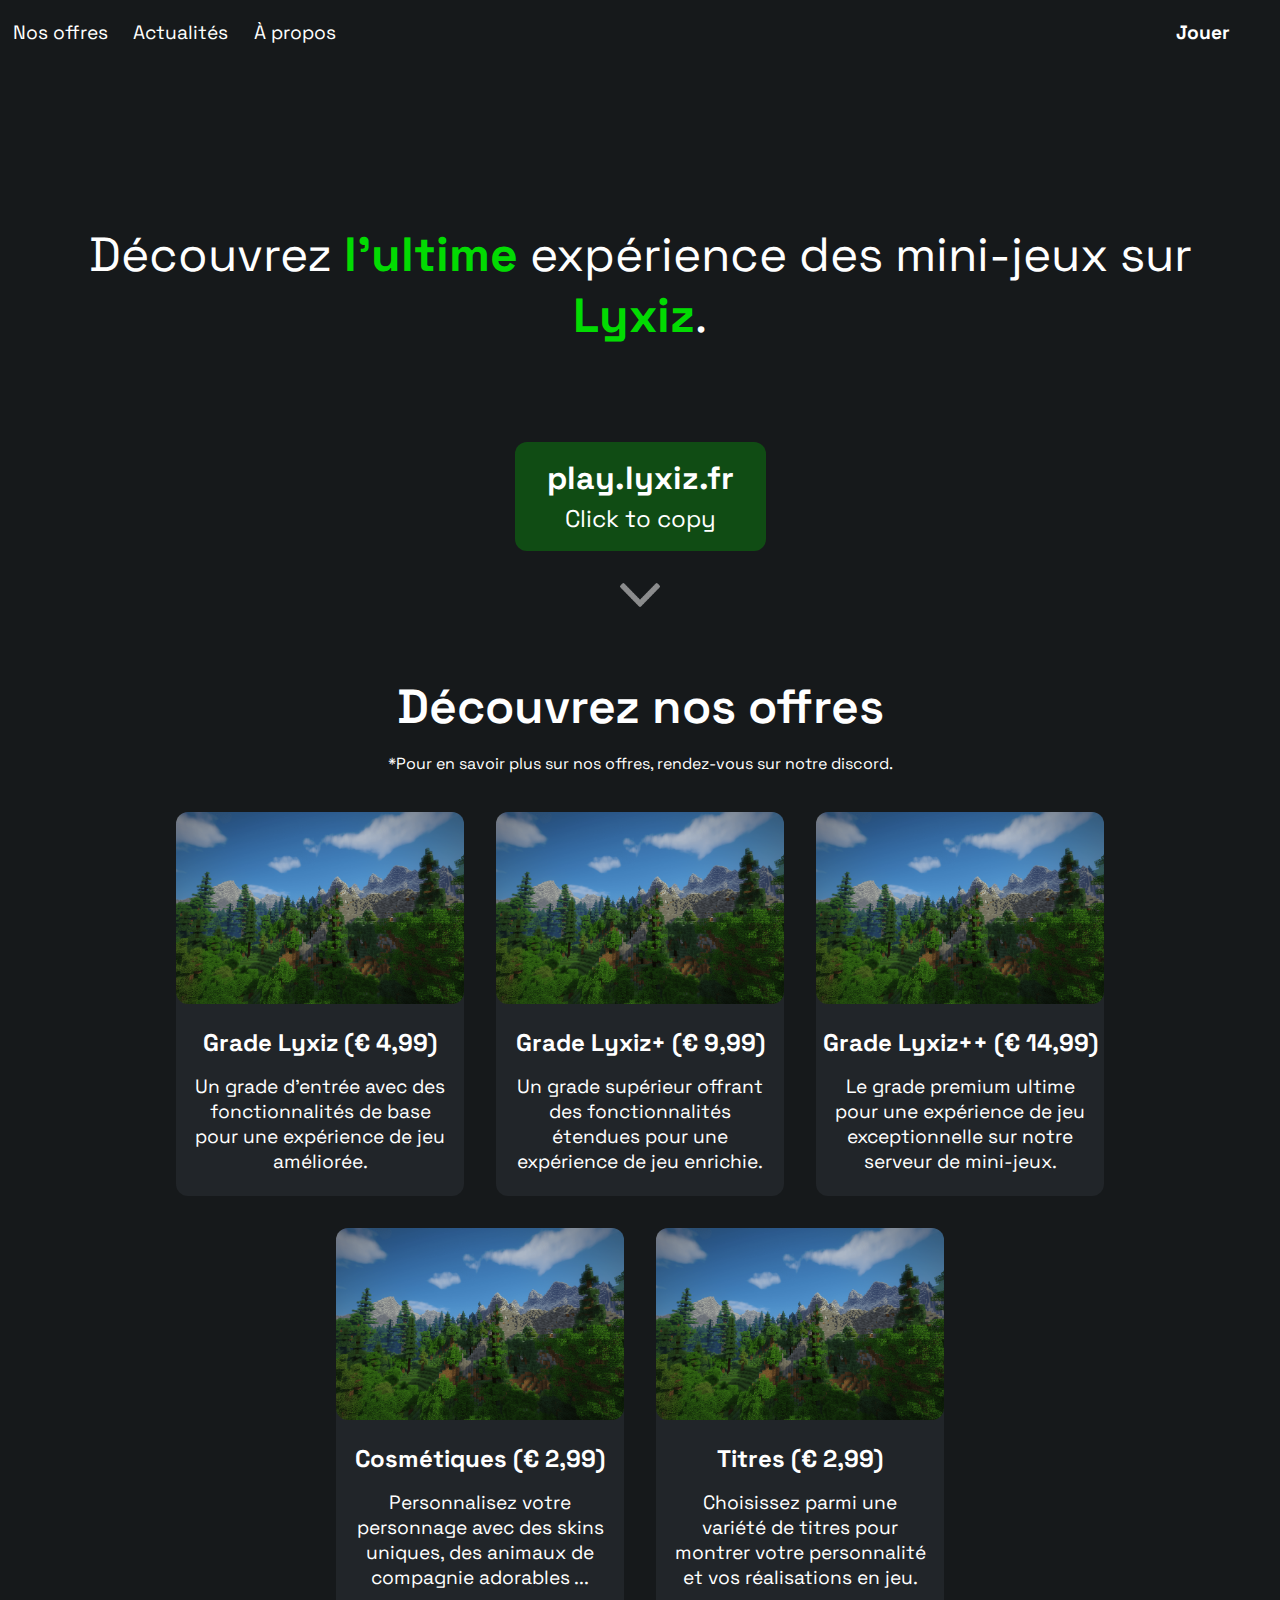
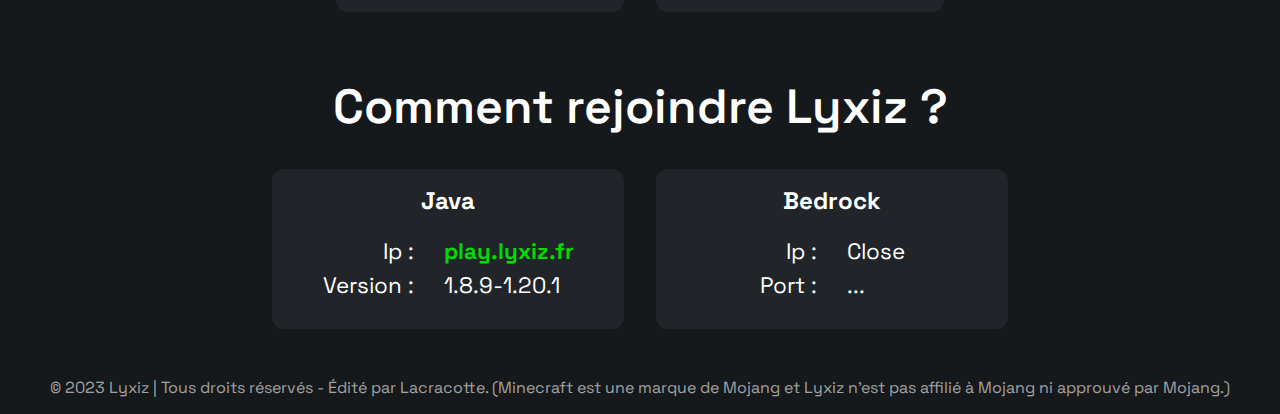
==== index.html @ 33ea8a4d "v1" ====
<!DOCTYPE html>
<html lang="fr">
<head>
    <meta charset="UTF-8">
    <meta http-equiv="X-UA-Compatible" content="IE=edge">
    <meta name="viewport" content="width=device-width, initial-scale=1.0">
    <title>Lyxiz - Serveur Minecraft</title>
    <script src="script.js"></script>
    <link rel="icon" href="media/logo-web.png">
    <link rel="stylesheet" href="media/styles.css">
    <link href="https://fonts.bunny.net/css?family=Space+Grotesk:wght@500&display=swap" rel="stylesheet">
    <link rel="stylesheet" href="https://cdnjs.cloudflare.com/ajax/libs/font-awesome/4.7.0/css/font-awesome.min.css">
</head>
<body>
    <script src="https://ajax.googleapis.com/ajax/libs/jquery/3.5.1/jquery.min.js"></script>
    <nav class="desktop_navbar">
        <a href="#offres" class="desktop_navbar_link">Nos offres</a>
        <a href="news.html" class="desktop_navbar_link scroll">Actualités</a>
        <a href="about.html" class="desktop_navbar_link scroll">À propos</a>
        <div class="desktop_navbar_link2_div">
            <a href="#join" class="desktop_navbar_link2 scroll">Jouer</a>
        </div>
    </nav>
    <div class="mobile_navbar">
        <div id="mobile_navbar_links">
            <a class="mobile_navbar_link" onclick="mobile_navbar_link_hider()" href="#offres">Nos offres</a>
            <a class="mobile_navbar_link scroll" onclick="mobile_navbar_link_hider()" href="news.html">Actualités</a>
            <a class="mobile_navbar_link scroll" onclick="mobile_navbar_link_hider()" href="about.html">À propos</a>
            <a class="mobile_navbar_link scroll" onclick="mobile_navbar_link_hider()" href="#join">Jouer</a>
        </div>
        <div class="icon" onclick="mobile_navbar_link_hider()">
            <i class="fa fa-bars"></i>
        </div>
        <script>
            function mobile_navbar_link_hider() {
                var x = document.getElementById("mobile_navbar_links");
                if (x.style.display === "flex") {
                    x.style.display = "none";
                } else {
                    x.style.display = "flex";
                }
            }
        </script>
    </div>
    <div class="mainflex">
        <div class="main1">
            <a class="main1_logo_a" href="#"></a>
            <div class="main1_description">
                <a>Découvrez </a>
                <a class="main1_actcent">l'ultime</a> expérience des mini-jeux sur<a class="main1_actcent"> Lyxiz</a><a>.</a>
            </div>
            <div class="main1_ipcopier_div">
                <button class="main1_ipcopier" onclick="copyText()" type="button">
                    <span class="main1_ipcopier_text1">play.lyxiz.fr</span>
                    <br>
                    <span class="main1_ipcopier_text2">Click to copy</span>
                </button>
                <script>
                    function copyText() {
                        navigator.clipboard.writeText("play.lyxiz.fr");
                    }
                </script>
            </div>
            <a href="#more" class="scroll" id="offres">
                <img alt="downarrow" class="main1_downarrow" src="media/downarrow.png">
            </a>
            <script>
                const offresLink = document.getElementById('offres'); 

                offresLink.addEventListener('click', function (event) {
                    event.preventDefault();
                    const targetID = 'join'; 
                    const target = document.getElementById(targetID); 
                    const offsetTop = target.offsetTop;
                    window.scrollTo({
                        top: offsetTop,
                        behavior: 'smooth'
                    });
                });
            </script>
        </div>
        <div class="main2">
            <a class="headline">Découvrez nos offres</a>
            <p class="more-info">*Pour en savoir plus sur nos offres, rendez-vous sur notre discord.</p>
            <div class="main2_features_div">
                <div class="main2_feature">
                    <img class="main2_feature_img" alt="Feature Image" src="media/baner.png">
                    <a class="main2_feature_headline">Grade Lyxiz (€ 4,99)</a>
                    <a class="main2_feature_text">Un grade d'entrée avec des fonctionnalités de base pour une expérience de jeu améliorée.</a>
                </div>
                <div class="main2_feature">
                    <img class="main2_feature_img" alt="Feature Image" src="media/baner.png">
                    <a class="main2_feature_headline">Grade Lyxiz+ (€ 9,99)</a>
                    <a class="main2_feature_text">Un grade supérieur offrant des fonctionnalités étendues pour une expérience de jeu enrichie.</a>
                </div>
                <div class="main2_feature">
                    <img class="main2_feature_img" alt="Feature Image" src="media/baner.png">
                    <a class="main2_feature_headline">Grade Lyxiz++ (€ 14,99)</a>
                    <a class="main2_feature_text">Le grade premium ultime pour une expérience de jeu exceptionnelle sur notre serveur de mini-jeux.</a>
                </div>
                <div class="main2_feature">
                    <img class="main2_feature_img" alt="Feature Image" src="media/baner.png">
                    <a class="main2_feature_headline">Cosmétiques (€ 2,99)</a>
                    <a class="main2_feature_text">Personnalisez votre personnage avec des skins uniques, des animaux de compagnie adorables ...</a>
                </div>
                <div class="main2_feature">
                    <img class="main2_feature_img" alt="Feature Image" src="media/baner.png">
                    <a class="main2_feature_headline">Titres (€ 2,99)</a>
                    <a class="main2_feature_text">Choisissez parmi une variété de titres pour montrer votre personnalité et vos réalisations en jeu.</a>
                </div>
            </div>
        </div>
    </div>
    <div id="join"></div>
    <div class="main3">
        <a class="headline">Comment rejoindre Lyxiz ?</a>
        <div class="main3_join_div_div">
            <div class="main3_join_div">
                <a class="main3_join_title">Java</a>
                <div class="main3_join_content_div">
                    <div class="main3_join_categories">
                        <a>Ip :</a>
                        <a>Version :</a>
                    </div>
                    <div class="main3_join_values">
                        <a><a class="main1_actcent">play.lyxiz.fr</a></a>
                        <a>1.8.9-1.20.1</a>
                    </div>
                </div>
            </div>
            <div class="main3_join_div">
                <a class="main3_join_title">Bedrock</a>
                <div class="main3_join_content_div">
                    <div class="main3_join_categories">
                        <a>Ip :</a>
                        <a>Port :</a>
                    </div>
                    <div class="main3_join_values">
                        <a>Close</a>
                        <a>...</a>
                    </div>
                </div>
            </div>
        </div>
    </div>
    <footer class="copyright_div">
        <a href="" class="copyright">© 2023 Lyxiz | Tous droits
            réservés - Édité par Lacracotte. (Minecraft est une marque de Mojang et Lyxiz n'est pas affilié à Mojang
            ni approuvé par Mojang.)</a>
    </footer>
</body>
</html>
---- media/styles.css ----
html {
    scroll-behavior: smooth;
}

:root {
    --nice-padding: 6rem;
    --roundness: 0.75rem;
    --accent1: #02db02;
    --accent2: #05b305;
    --accent2_transp: #05b30555;
    --background1: #212529;
    --background2: #16191b;


    color-scheme: dark;
}

span {
    font-family: 'Space Grotesk', sans-serif;
}

body {
    font-family:'Space Grotesk', sans-serif;
    background-color: var(--background1);
    color: white;
    margin:0px;
}

.headline {
    margin-top: 2rem;
    color: #fff;
    font-size:3rem;
    text-align: center;
    font-weight: 600;
}

.desktop_navbar {
    position:fixed;
    display: flex;
    height: 4rem;
    width: 100%;
    top: 0;
    right: 0;
    left: 0;
    bottom:0;
    background-color: var(--background2);
    backdrop-filter: blur(15px);
    z-index: 5;
    align-items: center;
    justify-content: center;
    flex-direction: row;
}

.desktop_navbar_link {
    font-size: 1.2rem;
    padding: .8rem;
    transition: all .5s;
    text-decoration: none;
    color: #fff;
    text-align: center;
}

.desktop_navbar_link:hover {
    color: var(--accent1);
}

.desktop_navbar_link2 {
    padding:.5rem;
    color: #fff;
    text-decoration: none;
    text-align: center;
}

.desktop_navbar_link2_div {
    font-size: 1.2rem;
    padding: .6rem;
    transition: all .5s;
    margin-left: auto;
    margin-right: 2rem;
    font-weight: 700;
    border-radius: var(--roundness);
    text-align: center;
}

.desktop_navbar_link:hover {
    color: var(--accent1);
}

.mobile_navbar {
    display: none;
    overflow: hidden;
    background-color: var(--background2);
    backdrop-filter: blur(15px);
    position: fixed;
    width: 100%;
    z-index: 5;
    flex-direction: row;
    min-height: 53px;
}


.mobile_navbar #mobile_navbar_links {
    display: none;
    margin-top: 53px;
    flex-direction: column;
    align-items: center;
    width: 100%;
    background-color: var(--background2);
}

.mobile_navbar_link {
    padding:.5rem;
}

.mobile_navbar a {
    color: white;
    text-decoration: none;
    font-size: 17px;
    display: block;
}

.mobile_navbar .icon {
    background-color: var(--background2);
    display: block;
    position: absolute;
    right: 0;
    top: 0;
    padding: 16px;
}

.mobile_navbar_logo_img_a {
    display: block;
    background-color: var(--background2);
} 

.mainflex {
    display: flex;
    align-items: center;
    align-content: center;
    justify-content: center;
    flex-direction: column;
}

.main1 {
    padding-top: calc(var(--nice-padding) + 2rem);
    display:flex;
    width: 100%;
    align-self: center;
    flex-direction: column;
    align-items: center;
    align-content: center;
    justify-content: center;
    background: var(--background2);
    background-blend-mode: darken;
    background-repeat: no-repeat;
    background-position: 50% 50%;
}

.main1_logo_a {
    margin-bottom: var(--nice-padding);
    cursor: default;
}

.main1_logo {
    display: block;
    align-self: center;
    margin-left:auto;
    margin-right: auto;
    transition: all .5s;
    max-width: 35rem;
}
.main1_logo:hover {
    transform: scale(1.05)
}

.main1_description {
    text-align: center;
    font-size:3rem;
    margin-bottom: var(--nice-padding);
    margin-left: 1rem;
    margin-right: 1rem;
}

.main1_actcent {
    font-weight: 800;
    color:var(--accent1);
}

.main1_ipcopier {
    padding: 1rem;
    padding-left: 2rem;
    padding-right: 2rem;
    font-size: 2rem;
    background-color: var(--accent2_transp);
    border: 0px;
    border-radius: var(--roundness);
    color: white;
    transition: all .5s;
    cursor:pointer;
    position: relative;
}

.main1_ipcopier:hover {
    background-color: var(--accent2);
    transform: scale(1.05)
}

.main1_ipcopier_text1 {
    font-size:2rem;
    font-weight: 800;
}

.main1_ipcopier_text2 {
    font-size:1.5rem;
}

.main1_popup {
    position: absolute;
    left: 50%;
    transform: translate(-50%, -0%);
    text-align: center;
    background-color: rgba(0, 175, 0, 0.1);
    border:solid rgba(0, 175, 0, 1) 1px;
    color: #fff;
    border-radius: var(--roundness);
    z-index: 9999;
    padding-left: 1rem;
    padding-right: 1rem;
    margin-top: -10.5rem;
}

.main1_downarrow {
    opacity: 50%;
    height: 1.5rem;
    padding:2rem;
    transition: all .5s;
}

.main1_downarrow:hover {
    opacity: 100%;
    transform: scale(1.05)
}

.main2 {
    display: flex;
    justify-content: center;
    flex-direction: column;
    align-content: center;
    padding-bottom: 1rem;
    background-color: var(--background2);
    width: 100%;
}

.main2_features_div {
    padding-top: 2rem;
    display:flex;
    align-items: center;
    justify-content: center;
    flex-wrap:wrap;
}

.main2_feature {
    display: flex;
    background-color: var(--background1);
    height: 24rem;
    width: 18rem;
    margin: 1rem;
    border-radius: var(--roundness);
    transition: all .5s;
    flex-direction: column;
}

.main2_feature:hover {
    background-color: #00000099;
    transform: scale(1.05)
}

@media (max-width: 1599px) {
    .main2_features_div {
      margin-left: 10rem;
      margin-right: 10rem;
    }
  }
@media (max-width: 1279px) {
    .main2_features_div {
      margin-left: 0rem;
      margin-right: 0rem;
    }
  }

.main2_feature_img {
    width: 100%;
    height: 50%;
    object-fit: cover;
    border-radius: var(--roundness);
}

.main2_feature_headline {
    margin-top: 1rem;
    text-align: center;
    font-size:1.5rem;
    font-weight: 700;
    margin-top: auto;
}

.main2_feature_text {
    margin:1rem;
    text-align: center;
    font-size:1.2rem;
    margin-bottom: auto;
}

.more-info {
    text-align: center; 
    font-size: 1rem;
    background-color: var(--background2); 
    color: white; 
    display: flex;
    flex-direction: column;
    align-items: center; 
    justify-content: center; 
    margin-right: 60px;
    margin-left: 60px;
    margin-bottom: -10px;
}

.main3 {
    background-color: var(--background2);
    min-height: 10rem;
    width:100%;
    display: flex;
    justify-content: center;
    flex-direction:column;
}

.main3_join_div_div {
    display: flex;
    flex-direction: row;
    justify-content: center;
    flex-wrap: wrap-reverse;
    margin: 1rem;
}

.main3_join_div {
    display: flex;
    flex-direction: column;
    width: 20rem;
    height: 8rem;
    background-color: var(--background1);
    border-radius: var(--roundness);
    margin: 1rem;
    padding: 1rem;
}

.main3_join_title {
    text-align: center;
    font-size:1.5rem;
    font-weight: 700;
    color: #fff;
    text-decoration: none;
    transition: all .5s;
    margin-bottom: .5rem;
}

.main3_join_content_div {
    display: flex;
    flex-direction: row;
    height: 100%;
    border-radius: var(--roundness);
    align-items: center;
    justify-content: center;
}

.main3_join_categories {
    display: flex;
    flex-direction: column;
    text-align: right;
    font-size:1.4rem;
    line-height: 1.5;
    border-right: 3px solid var(--background1);
    padding-right: .75rem;
}

.main3_join_values {
    display: flex;
    flex-direction: column;
    text-align: left;
    font-size:1.4rem;
    line-height: 1.5;
    border-left: 3px solid var(--background1);
    padding-left: .75rem;
}

.copyright {
    color: #ffffff99;
    text-decoration: none;
}

.copyright_div {
    display: flex;
    justify-content: center;
    padding: 16px;
    width:auto;
    background-color: #16191b;
}

@media only screen and (max-width: 600px) {
    .desktop_navbar{
        display:none;
    }
    .mobile_navbar{
        display:flex;
    }
    .headline {
        font-size:1.9rem;
        margin-right: 1rem;
        margin-left: 1rem;
    }
    .main1_logo {
        max-width: 16rem;
    }
    .main1_description {
        font-size: 2.5rem;
        margin-bottom: 2rem;
    }
    .main1_ipcopier {
        display: none;
    }
    .main5_admins_img {
        align-self: center;
        padding-top: 1rem;
    }
    .main5_admins_div{
        flex-direction: column;
        min-height: 0;
    }
    .main5_admins_description_div {
        max-width: 100%;
        padding: 2rem;
    }
    .main4_dc_div {
        flex-direction: column;
    }
    .main4_dc_widget {
        height: 20rem;
        width: 100%;
    }
    .main3_join_div {
        min-width: 20rem;
        min-height: 9rem;
    }
    .main3_join_content_div {
        padding:1rem;
    }
    .main5_admins_dev_type1 {
        padding-right: 0;
    }
    .main5_admins_dev_type2 {
        padding-left: 0;
    }
}
@media only screen and (max-width: 360px) {
    .main3_join_categories {
        font-size:1rem;
    }
    .main3_join_values {
        font-size:1rem;
    }
    .main3_join_div {
        min-width: 10rem;
        padding: .5rem;
    }
    .main3_join_div_div {
        margin: .25rem;
    }
}
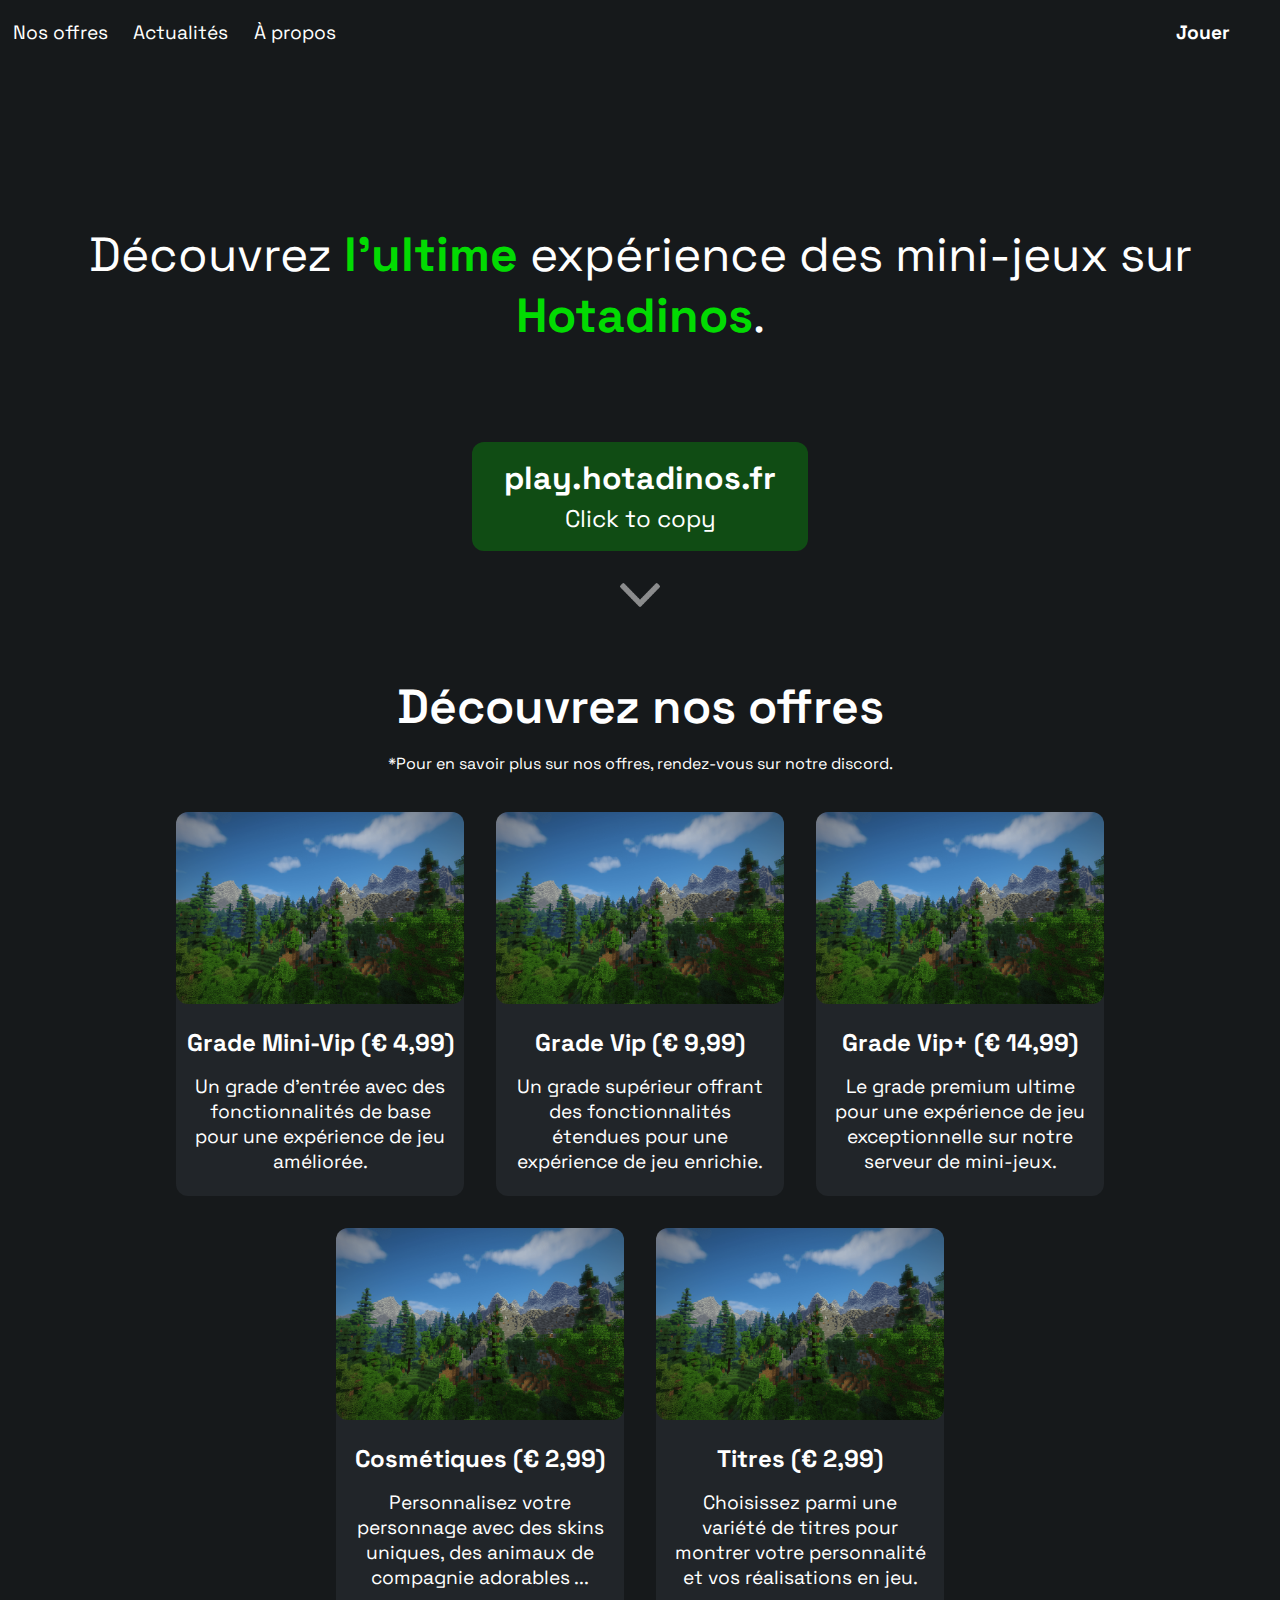
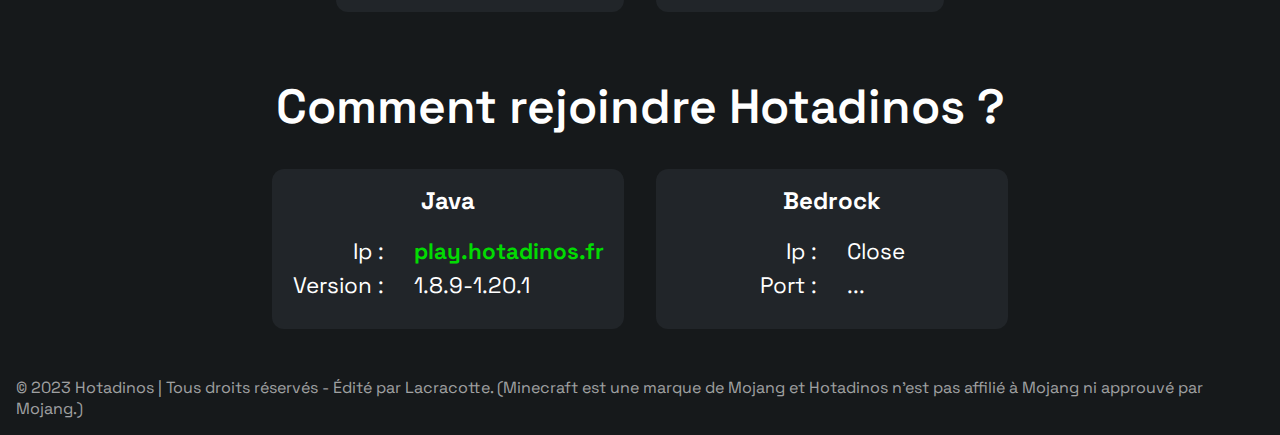
==== commit 3b84790e: "v3" ====
--- a/index.html
+++ b/index.html
@@ -4,7 +4,7 @@
     <meta charset="UTF-8">
     <meta http-equiv="X-UA-Compatible" content="IE=edge">
     <meta name="viewport" content="width=device-width, initial-scale=1.0">
-    <title>Lyxiz - Serveur Minecraft</title>
+    <title>Hotadinos - Serveur Minecraft</title>
     <script src="script.js"></script>
     <link rel="icon" href="media/logo-web.png">
     <link rel="stylesheet" href="media/styles.css">
@@ -47,17 +47,17 @@
             <a class="main1_logo_a" href="#"></a>
             <div class="main1_description">
                 <a>Découvrez </a>
-                <a class="main1_actcent">l'ultime</a> expérience des mini-jeux sur<a class="main1_actcent"> Lyxiz</a><a>.</a>
+                <a class="main1_actcent">l'ultime</a> expérience des mini-jeux sur<a class="main1_actcent"> Hotadinos</a><a>.</a>
             </div>
             <div class="main1_ipcopier_div">
                 <button class="main1_ipcopier" onclick="copyText()" type="button">
-                    <span class="main1_ipcopier_text1">play.lyxiz.fr</span>
+                    <span class="main1_ipcopier_text1">play.hotadinos.fr</span>
                     <br>
                     <span class="main1_ipcopier_text2">Click to copy</span>
                 </button>
                 <script>
                     function copyText() {
-                        navigator.clipboard.writeText("play.lyxiz.fr");
+                        navigator.clipboard.writeText("play.hotadinos.fr");
                     }
                 </script>
             </div>
@@ -85,17 +85,17 @@
             <div class="main2_features_div">
                 <div class="main2_feature">
                     <img class="main2_feature_img" alt="Feature Image" src="media/baner.png">
-                    <a class="main2_feature_headline">Grade Lyxiz (€ 4,99)</a>
+                    <a class="main2_feature_headline">Grade Mini-Vip (€ 4,99)</a>
                     <a class="main2_feature_text">Un grade d'entrée avec des fonctionnalités de base pour une expérience de jeu améliorée.</a>
                 </div>
                 <div class="main2_feature">
                     <img class="main2_feature_img" alt="Feature Image" src="media/baner.png">
-                    <a class="main2_feature_headline">Grade Lyxiz+ (€ 9,99)</a>
+                    <a class="main2_feature_headline">Grade Vip (€ 9,99)</a>
                     <a class="main2_feature_text">Un grade supérieur offrant des fonctionnalités étendues pour une expérience de jeu enrichie.</a>
                 </div>
                 <div class="main2_feature">
                     <img class="main2_feature_img" alt="Feature Image" src="media/baner.png">
-                    <a class="main2_feature_headline">Grade Lyxiz++ (€ 14,99)</a>
+                    <a class="main2_feature_headline">Grade Vip+ (€ 14,99)</a>
                     <a class="main2_feature_text">Le grade premium ultime pour une expérience de jeu exceptionnelle sur notre serveur de mini-jeux.</a>
                 </div>
                 <div class="main2_feature">
@@ -113,7 +113,7 @@
     </div>
     <div id="join"></div>
     <div class="main3">
-        <a class="headline">Comment rejoindre Lyxiz ?</a>
+        <a class="headline">Comment rejoindre Hotadinos ?</a>
         <div class="main3_join_div_div">
             <div class="main3_join_div">
                 <a class="main3_join_title">Java</a>
@@ -123,7 +123,7 @@
                         <a>Version :</a>
                     </div>
                     <div class="main3_join_values">
-                        <a><a class="main1_actcent">play.lyxiz.fr</a></a>
+                        <a><a class="main1_actcent">play.hotadinos.fr</a></a>
                         <a>1.8.9-1.20.1</a>
                     </div>
                 </div>
@@ -144,8 +144,8 @@
         </div>
     </div>
     <footer class="copyright_div">
-        <a href="" class="copyright">© 2023 Lyxiz | Tous droits
-            réservés - Édité par Lacracotte. (Minecraft est une marque de Mojang et Lyxiz n'est pas affilié à Mojang
+        <a href="" class="copyright">© 2023 Hotadinos | Tous droits
+            réservés - Édité par Lacracotte. (Minecraft est une marque de Mojang et Hotadinos n'est pas affilié à Mojang
             ni approuvé par Mojang.)</a>
     </footer>
 </body>
